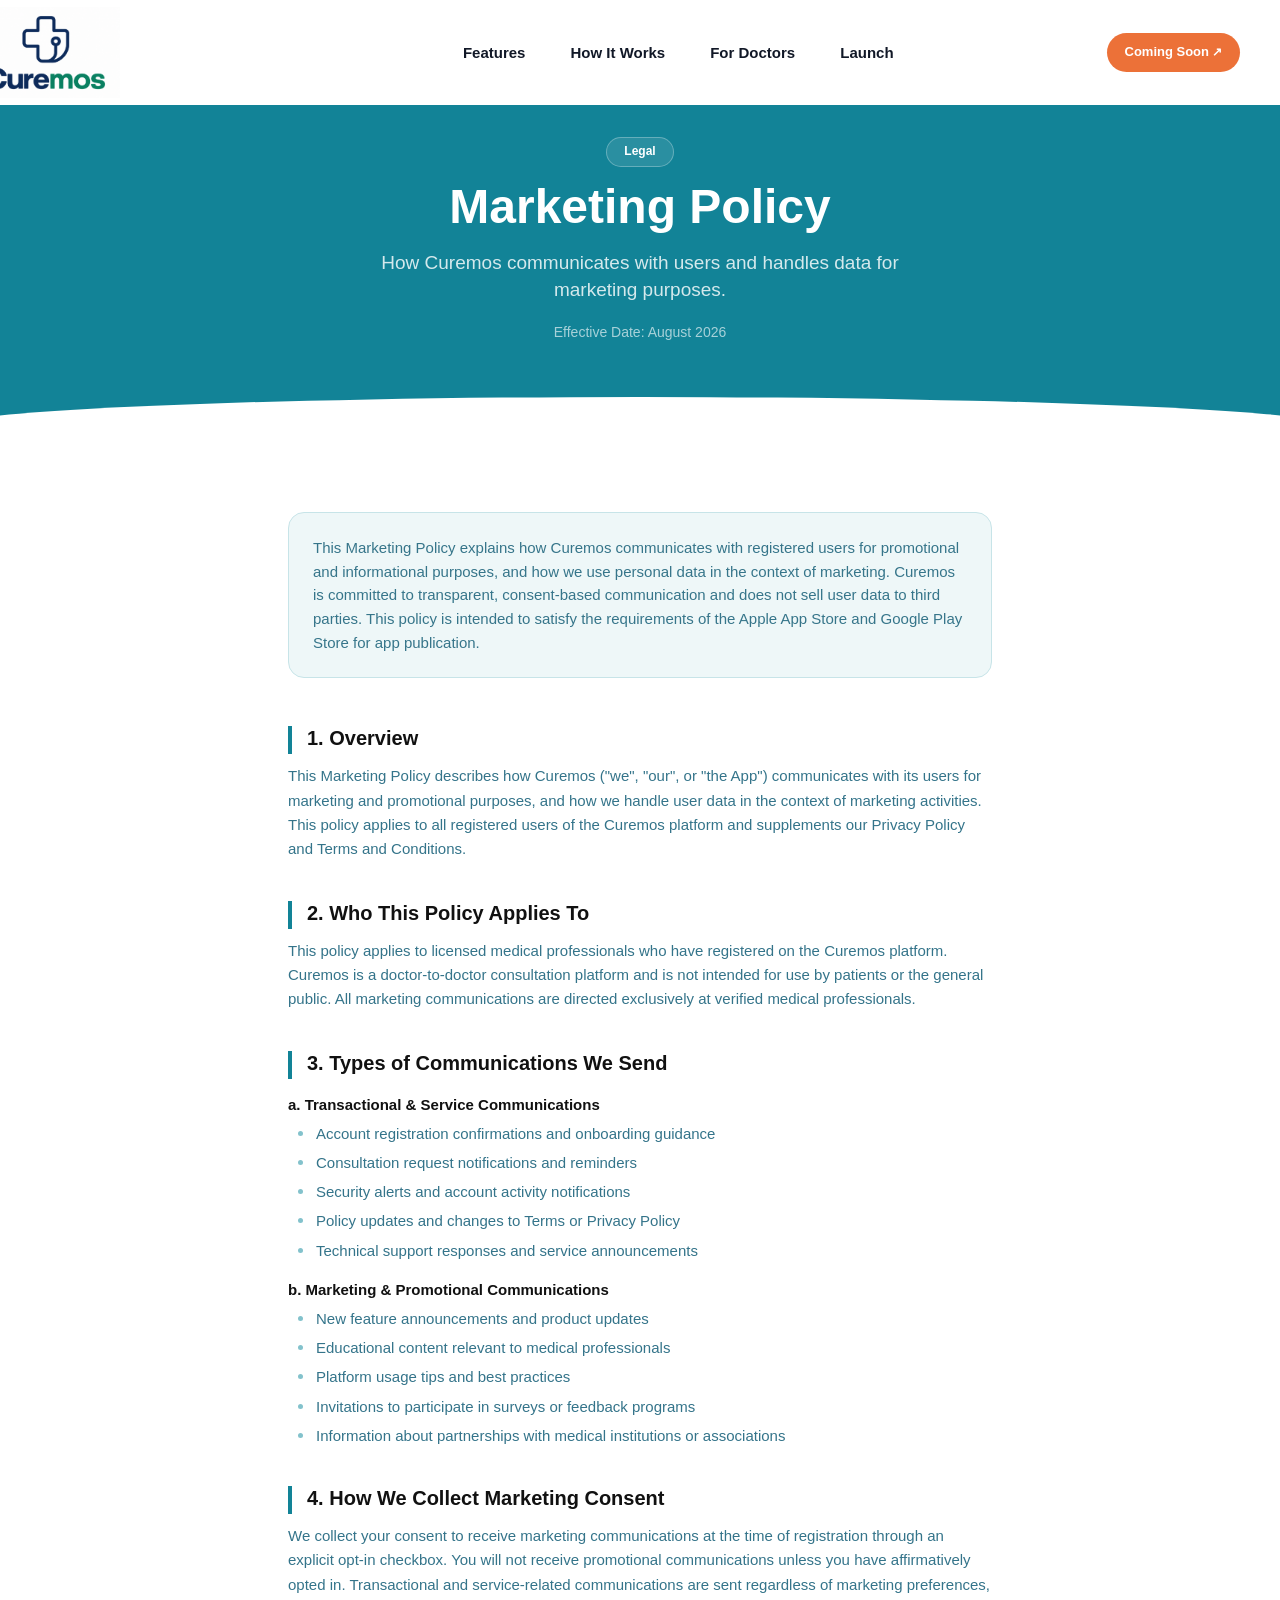
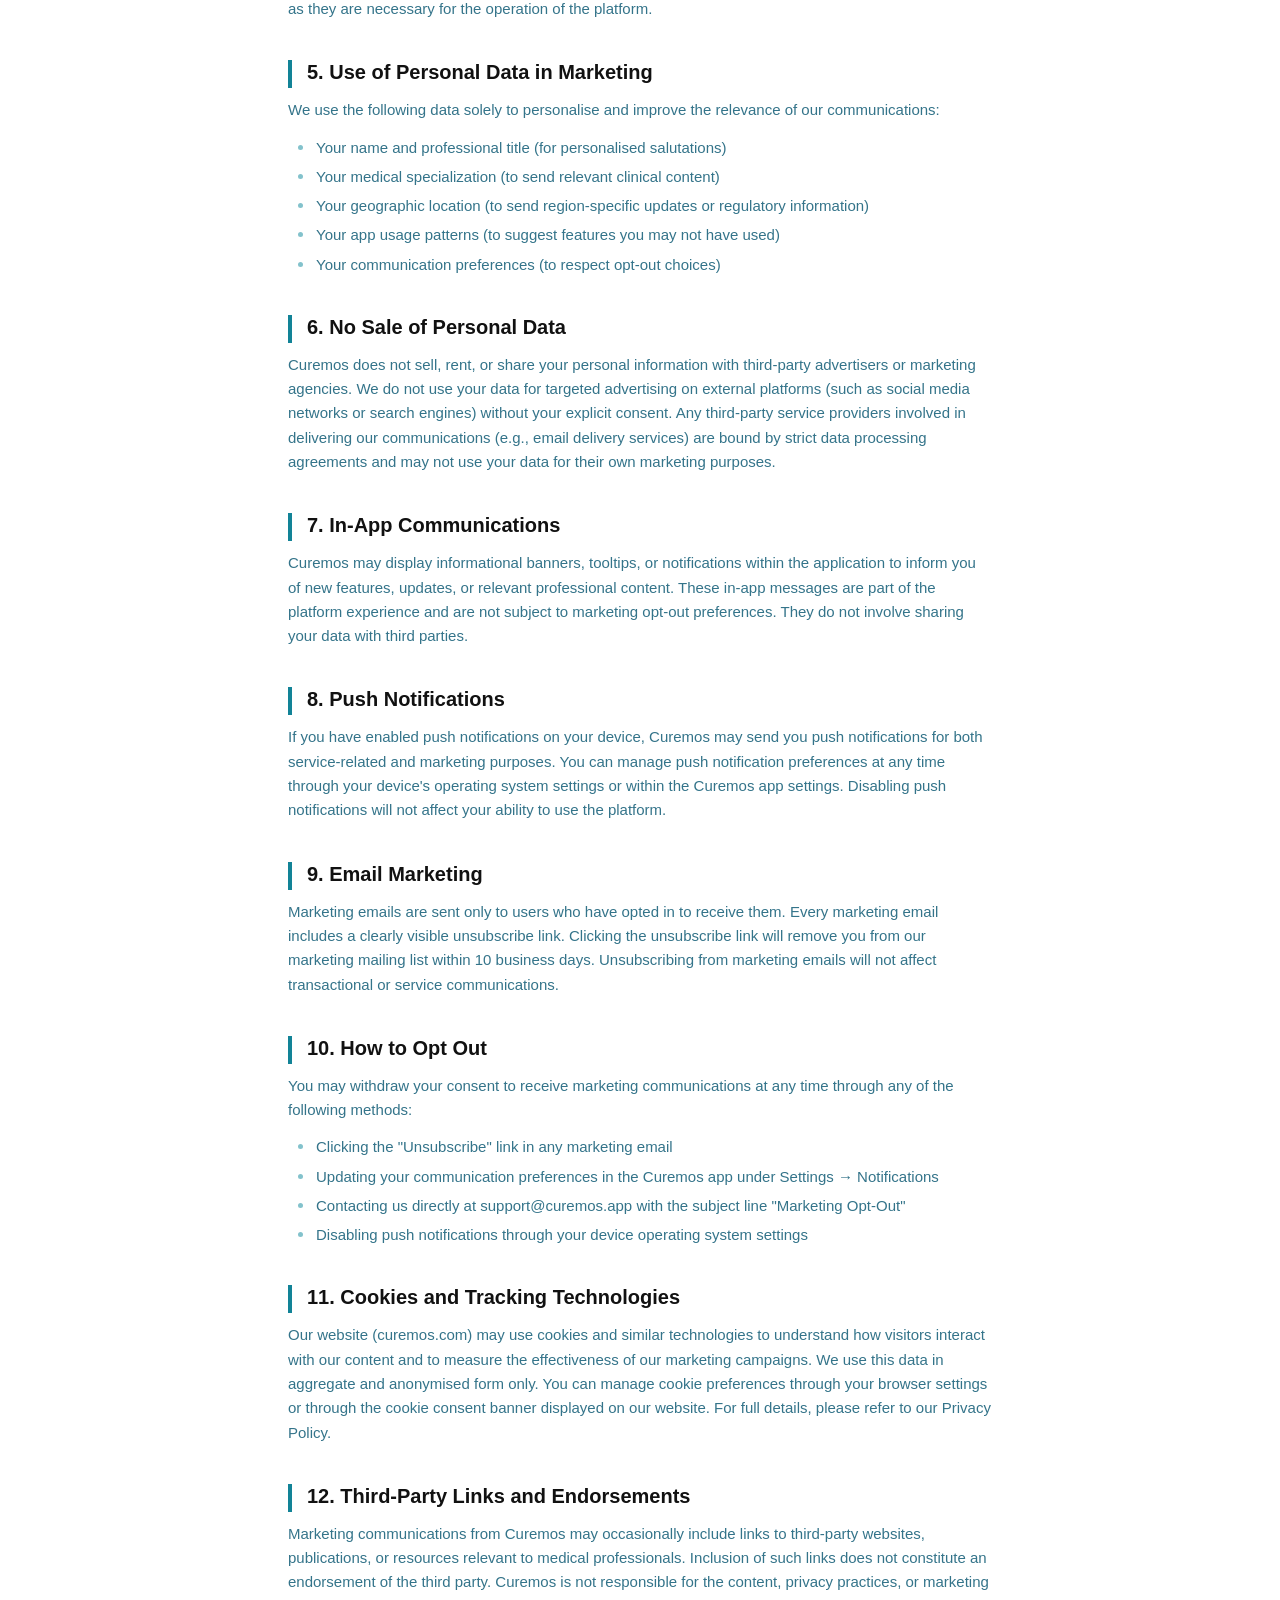
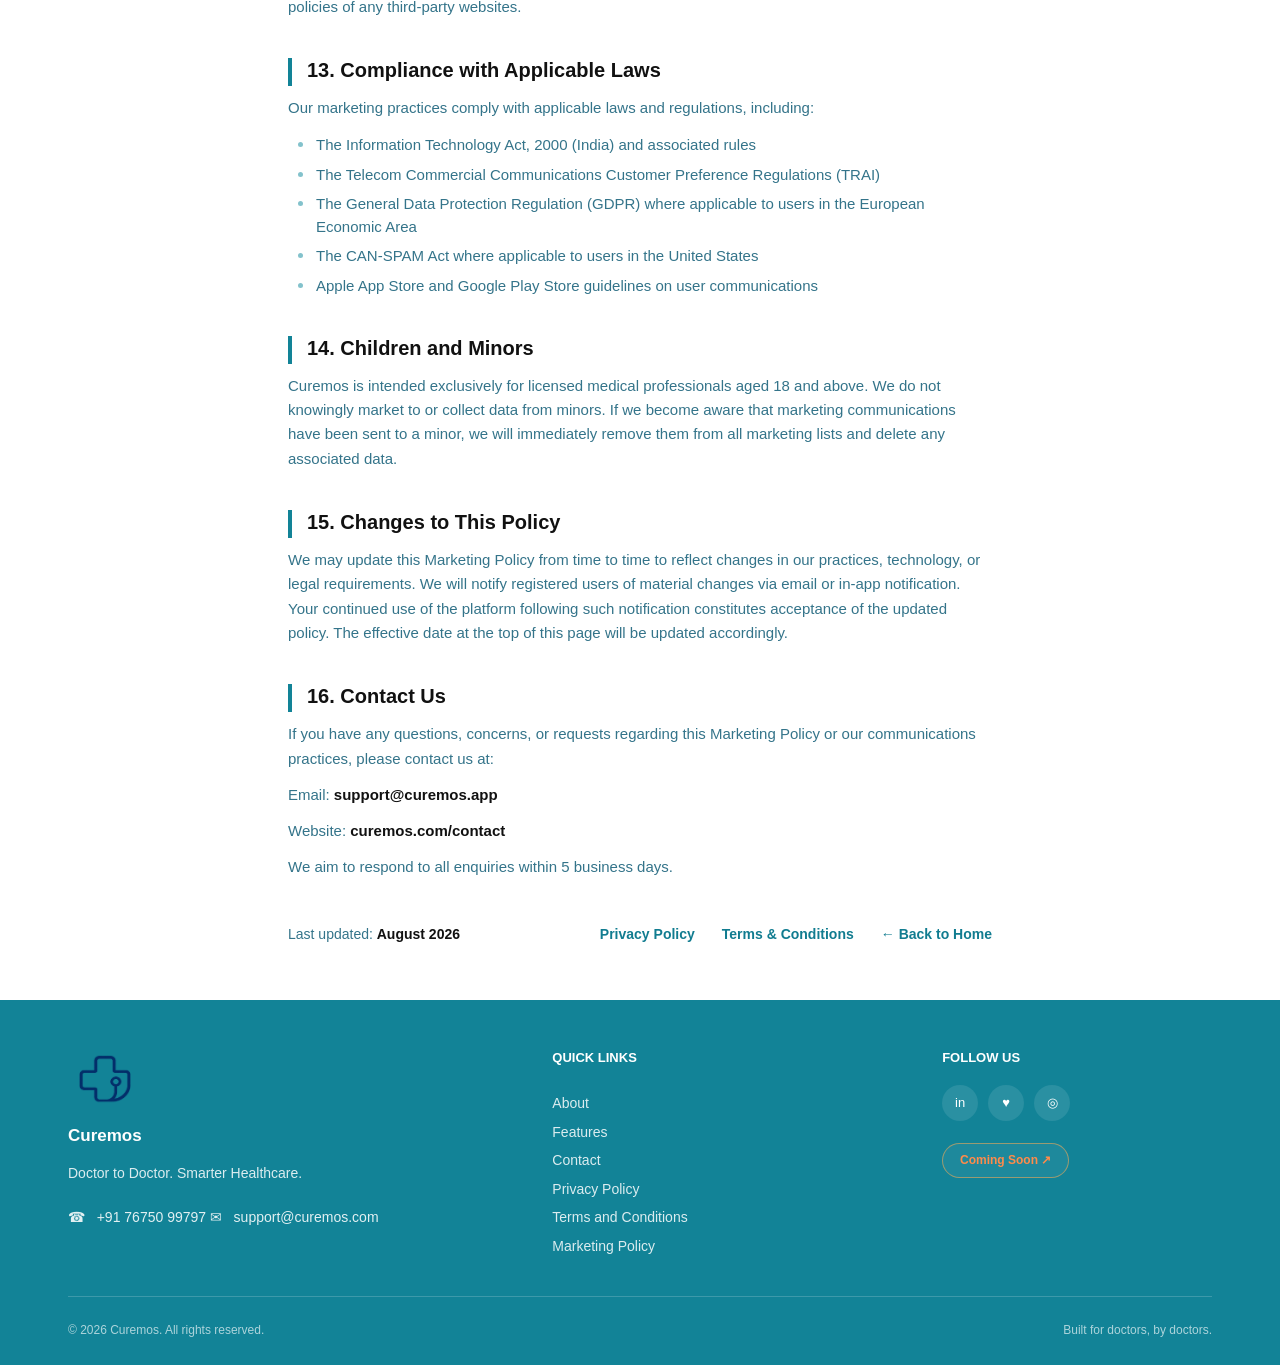
==== marketing-policy.html @ 8523b3c6 "initial commit - curemos website" ====
<!DOCTYPE html>
<html lang="en">
<head>
    <meta charset="UTF-8">
    <meta name="viewport" content="width=device-width, initial-scale=1.0">

    <title>Marketing Policy — Curemos</title>

    <link rel="stylesheet" href="css/style.css">

    <style>

        * {
            margin: 0;
            padding: 0;
            box-sizing: border-box;
        }

        html {
            scroll-behavior: smooth;
        }

        body {
            font-family: Arial, Helvetica, sans-serif;
            color: #111827;
            background: #ffffff;
            line-height: 1.6;
        }


        /* =========================
           HERO
        ========================= */

        .policy-hero {
            height: 327px;
            background: #128397;

            position: relative;
            overflow: hidden;

            display: flex;
            justify-content: center;
            text-align: center;
        }

        .hero-content {
            padding-top: 32px;
            position: relative;
            z-index: 2;
        }

        .hero-label {
            display: inline-flex;
            align-items: center;
            justify-content: center;

            height: 30px;
            padding: 0 17px;

            border: 1px solid rgba(255, 255, 255, 0.28);
            background: rgba(255, 255, 255, 0.10);

            color: #ffffff;

            border-radius: 18px;

            font-size: 12px;
            font-weight: 600;

            margin-bottom: 14px;
        }

        .hero-content h1 {
            color: #ffffff;

            font-size: 48px;
            line-height: 1.1;
            font-weight: 700;

            margin-bottom: 15px;
        }

        .hero-subtitle {
            max-width: 570px;
            margin: 0 auto;

            color: rgba(255, 255, 255, 0.82);

            font-size: 19px;
            line-height: 1.45;
        }

        .effective-date {
            margin-top: 17px;

            color: rgba(255, 255, 255, 0.63);

            font-size: 14px;
            font-weight: 500;
        }


        /* =========================
           WAVE
        ========================= */

        .policy-hero::after {
            content: "";

            position: absolute;
            left: -5%;
            bottom: -35px;

            width: 110%;
            height: 70px;

            background: #ffffff;

            border-radius: 50% 50% 0 0 / 45% 45% 0 0;
        }


        /* =========================
           POLICY CONTENT
        ========================= */

        .policy-content {
            width: 704px;
            max-width: calc(100% - 40px);

            margin: 0 auto;

            padding-top: 80px;
            padding-bottom: 55px;
        }


        /* =========================
           INTRO BOX
        ========================= */

        .policy-intro {
            background: #eef7f8;

            border: 1px solid #c7e4e8;

            border-radius: 16px;

            padding: 23px 24px;

            margin-bottom: 47px;
        }

        .policy-intro p {
            color: #36758a;

            font-size: 15px;
            line-height: 1.58;
        }


        /* =========================
           POLICY SECTIONS
        ========================= */

        .policy-section {
            margin-bottom: 38px;
        }

        .policy-section h2 {
            position: relative;

            font-size: 20px;
            line-height: 1.35;

            font-weight: 700;

            color: #111111;

            padding-left: 19px;

            margin-bottom: 12px;
        }

        .policy-section h2::before {
            content: "";

            position: absolute;
            left: 0;
            top: 1px;

            width: 4px;
            height: 28px;

            background: #128397;
        }

        .policy-section h3 {
            color: #111111;

            font-size: 15px;
            line-height: 1.4;

            font-weight: 700;

            margin-top: 17px;
            margin-bottom: 6px;
        }

        .policy-section p {
            color: #34748a;

            font-size: 15px;
            line-height: 1.62;

            margin-bottom: 12px;
        }

        .policy-section ul {
            padding-left: 27px;
            margin: 0;
        }

        .policy-section li {
            color: #34748a;

            font-size: 15px;
            line-height: 1.55;

            margin-bottom: 5px;

            padding-left: 1px;
        }

        .policy-section li::marker {
            color: #83c2cc;
            font-size: 17px;
        }

        .policy-section strong {
            color: #111111;
        }


        /* =========================
           BOTTOM LINKS
        ========================= */

        .policy-bottom {
            display: flex;
            align-items: center;
            justify-content: space-between;

            padding-top: 5px;
            margin-top: 10px;

            color: #34748a;

            font-size: 14px;
        }

        .last-updated strong {
            color: #111111;
        }

        .policy-links {
            display: flex;
            align-items: center;
            gap: 27px;
        }

        .policy-links a {
            color: #117c90;

            text-decoration: none;

            font-weight: 700;
            font-size: 14px;
        }

        .policy-links a:hover {
            text-decoration: underline;
        }


        /* =========================
           RESPONSIVE
        ========================= */

        @media (max-width: 700px) {

            .policy-hero {
                height: 330px;
            }

            .hero-content {
                padding: 30px 20px 0;
            }

            .hero-content h1 {
                font-size: 38px;
            }

            .hero-subtitle {
                font-size: 17px;
            }

            .policy-content {
                width: auto;

                max-width: calc(100% - 30px);

                padding-top: 65px;
            }

            .policy-intro {
                padding: 20px;

                margin-bottom: 38px;
            }

            .policy-section {
                margin-bottom: 34px;
            }

            .policy-section h2 {
                font-size: 18px;
            }

            .policy-section p,
            .policy-section li,
            .policy-intro p {
                font-size: 14px;
            }

            .policy-bottom {
                flex-direction: column;

                align-items: flex-start;

                gap: 15px;
            }

            .policy-links {
                gap: 18px;

                flex-wrap: wrap;
            }
        }

    </style>
</head>


<body>


    <!-- =========================
         SHARED HEADER
    ========================== -->

    <div id="shared-header"></div>


    <!-- =========================
         HERO
    ========================== -->

    <section class="policy-hero">

        <div class="hero-content">

            <div class="hero-label">
                Legal
            </div>

            <h1>
                Marketing Policy
            </h1>

            <p class="hero-subtitle">
                How Curemos communicates with users and handles data for
                marketing purposes.
            </p>

            <p class="effective-date">
                Effective Date: August 2026
            </p>

        </div>

    </section>


    <!-- =========================
         MARKETING POLICY
    ========================== -->

    <main class="policy-content">


        <!-- INTRO -->

        <div class="policy-intro">

            <p>
                This Marketing Policy explains how Curemos communicates with
                registered users for promotional and informational purposes,
                and how we use personal data in the context of marketing.
                Curemos is committed to transparent, consent-based
                communication and does not sell user data to third parties.
                This policy is intended to satisfy the requirements of the
                Apple App Store and Google Play Store for app publication.
            </p>

        </div>


        <!-- 1 -->

        <section class="policy-section">

            <h2>
                1. Overview
            </h2>

            <p>
                This Marketing Policy describes how Curemos ("we", "our", or
                "the App") communicates with its users for marketing and
                promotional purposes, and how we handle user data in the
                context of marketing activities. This policy applies to all
                registered users of the Curemos platform and supplements our
                Privacy Policy and Terms and Conditions.
            </p>

        </section>


        <!-- 2 -->

        <section class="policy-section">

            <h2>
                2. Who This Policy Applies To
            </h2>

            <p>
                This policy applies to licensed medical professionals who have
                registered on the Curemos platform. Curemos is a doctor-to-doctor
                consultation platform and is not intended for use by patients
                or the general public. All marketing communications are
                directed exclusively at verified medical professionals.
            </p>

        </section>


        <!-- 3 -->

        <section class="policy-section">

            <h2>
                3. Types of Communications We Send
            </h2>

            <h3>
                a. Transactional &amp; Service Communications
            </h3>

            <ul>

                <li>
                    Account registration confirmations and onboarding guidance
                </li>

                <li>
                    Consultation request notifications and reminders
                </li>

                <li>
                    Security alerts and account activity notifications
                </li>

                <li>
                    Policy updates and changes to Terms or Privacy Policy
                </li>

                <li>
                    Technical support responses and service announcements
                </li>

            </ul>


            <h3>
                b. Marketing &amp; Promotional Communications
            </h3>

            <ul>

                <li>
                    New feature announcements and product updates
                </li>

                <li>
                    Educational content relevant to medical professionals
                </li>

                <li>
                    Platform usage tips and best practices
                </li>

                <li>
                    Invitations to participate in surveys or feedback programs
                </li>

                <li>
                    Information about partnerships with medical institutions
                    or associations
                </li>

            </ul>

        </section>


        <!-- 4 -->

        <section class="policy-section">

            <h2>
                4. How We Collect Marketing Consent
            </h2>

            <p>
                We collect your consent to receive marketing communications
                at the time of registration through an explicit opt-in
                checkbox. You will not receive promotional communications
                unless you have affirmatively opted in. Transactional and
                service-related communications are sent regardless of
                marketing preferences, as they are necessary for
                the operation of the platform.
            </p>

        </section>


        <!-- 5 -->

        <section class="policy-section">

            <h2>
                5. Use of Personal Data in Marketing
            </h2>

            <p>
                We use the following data solely to personalise and improve
                the relevance of our communications:
            </p>

            <ul>

                <li>
                    Your name and professional title
                    (for personalised salutations)
                </li>

                <li>
                    Your medical specialization
                    (to send relevant clinical content)
                </li>

                <li>
                    Your geographic location
                    (to send region-specific updates or regulatory information)
                </li>

                <li>
                    Your app usage patterns
                    (to suggest features you may not have used)
                </li>

                <li>
                    Your communication preferences
                    (to respect opt-out choices)
                </li>

            </ul>

        </section>


        <!-- 6 -->

        <section class="policy-section">

            <h2>
                6. No Sale of Personal Data
            </h2>

            <p>
                Curemos does not sell, rent, or share your personal information
                with third-party advertisers or marketing agencies. We do not
                use your data for targeted advertising on external platforms
                (such as social media networks or search engines) without your
                explicit consent. Any third-party service providers involved
                in delivering our communications (e.g., email delivery
                services) are bound by strict data processing agreements and
                may not use your data for their own marketing purposes.
            </p>

        </section>


        <!-- 7 -->

        <section class="policy-section">

            <h2>
                7. In-App Communications
            </h2>

            <p>
                Curemos may display informational banners, tooltips, or
                notifications within the application to inform you of new
                features, updates, or relevant professional content. These
                in-app messages are part of the platform experience and are
                not subject to marketing opt-out preferences. They do not
                involve sharing your data with third parties.
            </p>

        </section>


        <!-- 8 -->

        <section class="policy-section">

            <h2>
                8. Push Notifications
            </h2>

            <p>
                If you have enabled push notifications on your device, Curemos
                may send you push notifications for both service-related and
                marketing purposes. You can manage push notification
                preferences at any time through your device's operating
                system settings or within the Curemos app settings.
                Disabling push notifications will not affect your ability
                to use the platform.
            </p>

        </section>


        <!-- 9 -->

        <section class="policy-section">

            <h2>
                9. Email Marketing
            </h2>

            <p>
                Marketing emails are sent only to users who have opted in to
                receive them. Every marketing email includes a clearly visible
                unsubscribe link. Clicking the unsubscribe link will remove
                you from our marketing mailing list within 10 business days.
                Unsubscribing from marketing emails will not affect
                transactional or service communications.
            </p>

        </section>


        <!-- 10 -->

        <section class="policy-section">

            <h2>
                10. How to Opt Out
            </h2>

            <p>
                You may withdraw your consent to receive marketing
                communications at any time through any of the following
                methods:
            </p>

            <ul>

                <li>
                    Clicking the "Unsubscribe" link in any marketing email
                </li>

                <li>
                    Updating your communication preferences in the Curemos
                    app under Settings → Notifications
                </li>

                <li>
                    Contacting us directly at support@curemos.app with the
                    subject line "Marketing Opt-Out"
                </li>

                <li>
                    Disabling push notifications through your device operating
                    system settings
                </li>

            </ul>

        </section>


        <!-- 11 -->

        <section class="policy-section">

            <h2>
                11. Cookies and Tracking Technologies
            </h2>

            <p>
                Our website (curemos.com) may use cookies and similar
                technologies to understand how visitors interact with our
                content and to measure the effectiveness of our marketing
                campaigns. We use this data in aggregate and anonymised form
                only. You can manage cookie preferences through your browser
                settings or through the cookie consent banner displayed on
                our website. For full details, please refer to our Privacy
                Policy.
            </p>

        </section>


        <!-- 12 -->

        <section class="policy-section">

            <h2>
                12. Third-Party Links and Endorsements
            </h2>

            <p>
                Marketing communications from Curemos may occasionally include
                links to third-party websites, publications, or resources
                relevant to medical professionals. Inclusion of such links
                does not constitute an endorsement of the third party.
                Curemos is not responsible for the content, privacy practices,
                or marketing policies of any third-party websites.
            </p>

        </section>


        <!-- 13 -->

        <section class="policy-section">

            <h2>
                13. Compliance with Applicable Laws
            </h2>

            <p>
                Our marketing practices comply with applicable laws and
                regulations, including:
            </p>

            <ul>

                <li>
                    The Information Technology Act, 2000 (India) and
                    associated rules
                </li>

                <li>
                    The Telecom Commercial Communications Customer Preference
                    Regulations (TRAI)
                </li>

                <li>
                    The General Data Protection Regulation (GDPR) where
                    applicable to users in the European Economic Area
                </li>

                <li>
                    The CAN-SPAM Act where applicable to users in the
                    United States
                </li>

                <li>
                    Apple App Store and Google Play Store guidelines on
                    user communications
                </li>

            </ul>

        </section>


        <!-- 14 -->

        <section class="policy-section">

            <h2>
                14. Children and Minors
            </h2>

            <p>
                Curemos is intended exclusively for licensed medical
                professionals aged 18 and above. We do not knowingly market
                to or collect data from minors. If we become aware that
                marketing communications have been sent to a minor, we will
                immediately remove them from all marketing lists and delete
                any associated data.
            </p>

        </section>


        <!-- 15 -->

        <section class="policy-section">

            <h2>
                15. Changes to This Policy
            </h2>

            <p>
                We may update this Marketing Policy from time to time to
                reflect changes in our practices, technology, or legal
                requirements. We will notify registered users of material
                changes via email or in-app notification. Your continued use
                of the platform following such notification constitutes
                acceptance of the updated policy. The effective date at the
                top of this page will be updated accordingly.
            </p>

        </section>


        <!-- 16 -->

        <section class="policy-section">

            <h2>
                16. Contact Us
            </h2>

            <p>
                If you have any questions, concerns, or requests regarding
                this Marketing Policy or our communications practices, please
                contact us at:
            </p>

            <p>
                Email: <strong>support@curemos.app</strong>
            </p>

            <p>
                Website:
                <strong>curemos.com/contact</strong>
            </p>

            <p>
                We aim to respond to all enquiries within 5 business days.
            </p>

        </section>


        <!-- =========================
             BOTTOM NAVIGATION
        ========================== -->

        <div class="policy-bottom">

            <div class="last-updated">
                Last updated:
                <strong>August 2026</strong>
            </div>

            <div class="policy-links">

                <a href="privacy.html">
                    Privacy Policy
                </a>

                <a href="terms.html">
                    Terms &amp; Conditions
                </a>

                <a href="index.html">
                    ← Back to Home
                </a>

            </div>

        </div>


    </main>


    <!-- =========================
         SHARED FOOTER
    ========================== -->

    <div id="shared-footer"></div>


    <!-- =========================
         LOAD SHARED COMPONENTS
    ========================== -->

    <script>

        fetch("components/header.html")
            .then(response => response.text())
            .then(data => {
                document.getElementById("shared-header").innerHTML = data;
            });


        fetch("components/footer.html")
            .then(response => response.text())
            .then(data => {
                document.getElementById("shared-footer").innerHTML = data;
            });

    </script>


</body>
</html>
---- css/style.css ----
:root{
  --teal:#0A7B8F;
  --teal-dark:#064753;
  --light:#EEF5F6;
  --orange:#E8723B;
  --orange-dark:#DC6631;
  --text:#0A0A0A;
  --body:#2D6C7D;
  --white:#FFFFFF;
  --border:#CFE4E8;
}
*{box-sizing:border-box}
html{scroll-behavior:smooth}
body{margin:0;font-family:"Inter",Arial,sans-serif;color:var(--text);background:#fff}
a{text-decoration:none;color:inherit}

.container{max-width:972px;margin:0 auto}
.teal-section{background:linear-gradient(106deg,var(--teal) 0%,var(--teal) 46%,#0A7283 72%,var(--teal-dark) 100%);color:#fff;position:relative;overflow:hidden}
.hero{min-height:520px}
.hero-grid{min-height:520px;display:grid;grid-template-columns:1.25fr .75fr;align-items:center}
.hero-copy{padding-left:99px;padding-top:6px;position:relative;z-index:2}
.pill{display:inline-flex;align-items:center;gap:6px;border-radius:18px;font-size:11px;font-weight:700;padding:7px 14px}
.pill-orange{background:var(--orange);color:#fff}
.dot{width:6px;height:6px;border-radius:50%;background:#d8a06f;display:inline-block}
.hero h1{font-size:57px;line-height:1;margin:23px 0 10px;font-weight:800;letter-spacing:-2px}
.hero h2{font-size:19px;line-height:1.3;margin:0 0 21px;font-weight:700}
.hero p{font-size:15px;line-height:1.55;color:#bfe0e6;max-width:365px;margin:0}
.store-row{display:flex;gap:14px;margin-top:25px}
.store-btn{height:45px;min-width:130px;border:1px solid rgba(255,255,255,.30);border-radius:9px;display:flex;align-items:center;gap:8px;padding:5px 11px;position:relative;background:rgba(255,255,255,.06)}
.store-icon{font-size:20px;color:#fff}
.store-icon.play{font-size:17px}
.store-btn small,.store-btn strong{display:block;line-height:1}
.store-btn small{font-size:7px;color:#d7ebee}
.store-btn strong{font-size:13px}
.mini-soon{position:absolute;right:-6px;top:-8px;background:var(--orange);border-radius:10px;padding:3px 7px;font-size:7px}
.early-access{font-size:12px!important;max-width:none!important;margin-top:25px!important;color:#c5e2e7!important}
.early-access strong{color:#fff}
.hero-visual{display:flex;justify-content:flex-start;align-items:center;padding-left:24px;padding-top:8px}
.hero-visual img{width: 120px;;border-radius: 35px;height: 600px;;display:block}
.wave{position:absolute;left:-3%;width:106%;height:46px;background:#fff;z-index:1}
.wave-bottom{bottom:-1px;clip-path:ellipse(54% 70% at 49% 100%)}

.section-white{background:#fff}
.about{min-height:520px;padding:22px 0 25px}
.two-col{display:grid;grid-template-columns:1.25fr .75fr;align-items:center;min-height:470px}
.about-copy{padding-left:0}
.eyebrow{font-size:12px;font-weight:800;letter-spacing:.7px;color:var(--orange);margin-bottom:9px}
.about h2{font-size:39px;line-height:.98;letter-spacing:.2px;margin:0 0 23px;font-weight:800}
.about-copy p{max-width:480px;font-size:15px;line-height:1.58;color:#2f7183;margin:0 0 19px}
.checks{list-style:none;padding:0;margin:25px 0 0}
.checks li{font-size:11px;font-weight:600;margin:11px 0;display:flex;align-items:center;gap:10px}
.checks span{width:14px;height:14px;border:1.5px solid #0997b2;border-radius:50%;display:inline-flex;align-items:center;justify-content:center;color:#087c92;font-size:9px}
.about-visual{display:flex;justify-content:flex-end;padding-right:1px}
.about-visual img {
    width: 480px;
    height: auto;
    display: block;
}

.section-light{background:var(--light)}
.process{padding:17px 0 102px}
.section-heading{text-align:center;padding:0 0 64px}
.section-heading .eyebrow{margin-bottom:8px}
.section-heading h2{font-size:38px;line-height:1.15;margin:0 0 14px;font-weight:800;letter-spacing:.1px}
.section-heading p{font-size:15px;color:#568b99;margin:0}
.step{border-radius:19px;overflow:hidden}
.step-one{min-height:420px;background:linear-gradient(105deg,#0A7B8F,#064D5A);display:grid;grid-template-columns:1.2fr .8fr;color:#fff}
.step-copy{padding:52px 0 40px 46px}
.step-label{font-size:11px;font-weight:700;letter-spacing:1px;color:#8fcbd5;display:flex;align-items:center;gap:9px}
.step-icon{width:32px;height:32px;border-radius:9px;background:rgba(255,255,255,.12);display:inline-flex;align-items:center;justify-content:center;color:#fff}
.step-one h3{font-size:39px;line-height:.98;margin:21px 0 15px;font-weight:800;letter-spacing:-.5px}
.step-one p{max-width:360px;color:#bfe1e6;font-size:15px;line-height:1.55;margin:0}
.chips{display:flex;flex-wrap:wrap;gap:7px;margin-top:25px}
.chips span{font-size:10px;font-weight:700;border:1px solid rgba(255,255,255,.28);background:rgba(255,255,255,.06);border-radius:14px;padding:6px 10px}
.step-visual{display:flex;justify-content:center;align-items:flex-end;padding-right:25px}
.step-visual img{width:210px;height:auto;display:block}
.step-pair{display:grid;grid-template-columns:1fr 1fr;gap:25px;margin-top:25px}
.step-card{height:280px;border-radius:19px;padding:37px 33px 28px;position:relative;overflow:hidden}
.step-card .number{position:absolute;right:22px;top:21px;font-size:52px;font-weight:800;opacity:.07}
.step-card .card-icon{width:38px;height:38px;border-radius:10px;display:flex;align-items:center;justify-content:center;margin-bottom:22px}
.step-card h3{font-size:19px;margin:0 0 12px;font-weight:800}
.step-card p{font-size:13px;line-height:1.5;margin:0;max-width:430px}
.care{background:#fff;border:1px solid #c7e1e5;color:#111}
.care .card-icon{background:#edf5f6;color:#0088a0}
.care p{color:#2e7080}
.cure{background:linear-gradient(135deg,#EC7439,#D75B23);color:#fff}
.cure .card-icon{background:rgba(255,255,255,.18)}
.cure p{color:#fff}
.mini-chips{position:absolute;left:33px;bottom:30px;display:flex;gap:6px}
.mini-chips span{border:1px solid #b8dce2;background:#f7fbfc;border-radius:15px;padding:6px 10px;font-size:9px;font-weight:700;color:#447986}
.outcome{position:absolute;left:33px;right:33px;bottom:31px;border:1px solid rgba(255,255,255,.30);border-radius:13px;padding:9px 13px;font-size:10px;font-weight:700;background:rgba(255,255,255,.08)}

.placeholder-next{padding:80px 0;background:#fff;text-align:center}
.placeholder-next span{color:var(--orange);font-size:11px;font-weight:800;letter-spacing:1px}
.placeholder-next h2{font-size:28px}

.launch-page{min-height:490px;display:flex;justify-content:center;text-align:center}
.launch-inner{padding-top:50px;position:relative;z-index:2}
.launch-page h1{font-size:39px;margin:20px 0 12px;font-weight:800}
.launch-page p{font-size:15px;line-height:1.5;color:#bde0e6;margin:0}
.big-coming{margin:40px auto 45px;width:228px;height:61px;border:1px solid rgba(255,255,255,.28);border-radius:13px;background:rgba(255,255,255,.08);display:flex;align-items:center;justify-content:space-evenly;font-size:20px;font-weight:800}
.big-coming span{color:#c78662;font-size:23px}
.notify-label{display:block;font-size:11px;font-weight:700;margin-bottom:9px}
.notify-form{display:flex;justify-content:center;gap:10px}
.notify-form input{width:283px;height:41px;border:1px solid rgba(255,255,255,.30);border-radius:9px;background:rgba(255,255,255,.06);padding:0 16px;color:#fff;outline:none;font-family:inherit}
.notify-form input::placeholder{color:#8bc0c9}
.notify-form button{height:41px;border:0;border-radius:9px;background:var(--orange);color:#fff;padding:0 17px;font-weight:800;font-family:inherit}
.spam-note{display:block;color:#80b5be;font-size:9px;margin-top:10px}

@media(max-width:900px){
  .nav-shell{padding:0 24px}
  .main-nav{margin-left:0;gap:16px}
  .container{padding-left:24px;padding-right:24px}
  .hero-copy{padding-left:25px}
}
@media(max-width:700px){
  .site-header{height:auto;min-height:72px}
  .nav-shell{padding:10px 18px;flex-wrap:wrap;gap:8px}
  .brand{width:90px;height:55px}.brand img{width:90px}
  .main-nav{order:3;width:100%;justify-content:center;padding-bottom:5px;font-size:10px}
  .coming-btn{font-size:9px;padding:6px 11px}
  .hero{min-height:auto;padding-bottom:60px}
  .hero-grid,.two-col,.step-one,.step-pair{grid-template-columns:1fr}
  .hero-grid{min-height:auto}
  .hero-copy{padding:45px 24px 0}
  .hero h1{font-size:49px}
  .hero h2{font-size:18px}
  .hero-visual{justify-content:center;padding:35px 0 0}
  .about{padding-top:55px}
  .two-col{gap:40px}
  .about h2{font-size:34px}
  .about-visual{justify-content:center;padding:0}
  .about-visual img{width:min(360px,100%);height:auto}
  .section-heading{padding-bottom:35px}
  .section-heading h2{font-size:30px}
  .step-copy{padding:40px 28px}
  .step-one h3{font-size:34px}
  .step-visual{padding:0 0 0}
  .step-visual img{width:190px}
  .step-card{height:300px}
  .launch-inner{padding:50px 20px}
  .launch-page h1{font-size:32px}
  .notify-form{flex-direction:column;align-items:center}
  .notify-form input{width:min(283px,90vw)}
}

/* =========================================================
   FINAL REFERENCE SECTIONS — based on the supplied 67% screenshots
   ========================================================= */

:root{
  --teal:#0B8192;
  --teal-dark:#075563;
  --light:#EEF6F7;
  --orange:#EC7138;
  --body:#3D7B8B;
}

/* The reference screenshots were captured at 67% browser zoom.
   These desktop dimensions correspond to the site's ~1200px content grid. */
@media(min-width:901px){

  .container{
    max-width:1200px;
  }

  .nav-shell{
    max-width:1200px;
    height:100%;
    margin:0 auto;
    display:flex;
    align-items:center;
    justify-content:space-between;
  }

  .site-header{
    height:105px;
  }

  .brand{
    width:170px;
    height:130px;
    transform:translateX(-70px);
    display:flex;
    align-items:center;
    overflow:hidden;
  }

  .brand img{
    width:150px;
    height:auto;
    display:block;
  }

  .main-nav{
   display:flex;
    margin-left:180px;
    gap:45px;
    font-size:15px;
    font-weight:600;
    transform:translateX(-70px);
  }

  .coming-btn{
    padding:10px 22px;
    font-size:13px;
    border-radius:22px;
  }

}
  .main-nav a{
    transition:opacity .2s;
  }

  .main-nav a:hover{
    opacity:.65;
  }

  .coming-btn{
    display:inline-flex;
    align-items:center;
    justify-content:center;
    background:var(--orange);
    color:#fff;
    border-radius:20px;
    padding:9px 18px;
    font-size:13px;
    font-weight:700;
  }

  .coming-btn span{
    font-size:12px;
    margin-left:3px;
  }

  .hero-grid{min-height:775px}
  .hero{min-height:775px}
  .hero-copy{padding-left:26px}
  .hero h1{font-size:72px}
  .hero h2{font-size:28px}
  .hero p{font-size:19px;max-width:545px}
  .hero-visual img{width:328px}
  .store-btn{height:67px;min-width:194px;border-radius:13px}
  .store-btn strong{font-size:19px}
  .store-btn small{font-size:10px}
  .early-access{font-size:15px!important}

  .about{min-height:775px;padding:32px 0}
  .two-col{min-height:700px}
  .about h2{font-size:58px}
  .about-copy p{font-size:19px;max-width:610px}
  .checks li{font-size:14px}
  .about-visual img{width:540px;height:540px}

  .process{padding:25px 0 150px}
  .section-heading h2{font-size:56px}
  .section-heading p{font-size:19px}
  .step-one{min-height:625px}
  .step-copy{padding:78px 0 60px 68px}
  .step-one h3{font-size:58px}
  .step-one p{font-size:19px;max-width:540px}
  .step-visual img{width:315px}
  .step-card{height:418px;padding:55px 49px 40px}
  .step-card h3{font-size:29px}
  .step-card p{font-size:19px}
  .step-pair{gap:38px;margin-top:38px}


/* Features */
.features-section{
  background:#fff;
  padding:26px 0 118px;
}
.feature-heading{padding-bottom:77px}
.feature-heading h2{margin-bottom:16px}
.feature-grid{
  display:grid;
  grid-template-columns:390px 390px 390px;
  grid-template-rows:220px 218px;
  gap:30px 22px;
  width:1200px;
  margin:0 auto;
}
.feature-card{
  position:relative;
  overflow:hidden;
  border-radius:22px;
  background-position:center;
  background-size:cover;
  color:#fff;
  border:1px solid rgba(14,126,144,.25);
}
.feature-video{grid-column:1;grid-row:1 / span 2;background-image:url("../assets/features/feature-video.png");}
.feature-audio{grid-column:2;grid-row:1;background-image:url("../assets/features/feature-audio.png");}
.feature-chat{grid-column:2 / span 2;grid-row:2;background-image:url("../assets/features/feature-chat.png");}
.feature-schedule{grid-column:1 / span 2;grid-row:3;background-image:url("../assets/features/feature-schedule.png");}
.feature-specialization{grid-column:3;grid-row:3;background-image:url("../assets/features/feature-specialization.png");}
.feature-security{grid-column:1;grid-row:4;background-image:url("../assets/features/feature-security.png");}
.feature-grid{
  grid-template-rows:220px 218px 218px 218px;
}
.feature-overlay{
  position:absolute;inset:0;
  background:linear-gradient(to top,rgba(0,15,25,.80) 0%,rgba(0,15,25,.18) 70%,rgba(0,15,25,.05) 100%);
}
.feature-content{
  position:absolute;left:28px;right:25px;bottom:24px;
  z-index:1;
}
.feature-icon{
  width:38px;height:38px;border-radius:10px;
  background:rgba(255,255,255,.18);
  display:flex;align-items:center;justify-content:center;
  margin-bottom:14px;
  backdrop-filter:blur(4px);
}
.feature-icon img{width:18px;height:18px;filter:brightness(0) invert(1)}
.feature-content h3{margin:0 0 9px;font-size:18px;font-weight:800}
.feature-content p{margin:0;font-size:12px;line-height:1.45;color:#fff;max-width:470px}
.feature-video .feature-content{bottom:27px}
.feature-video .feature-icon{margin-bottom:15px}

/* For Doctors */
.doctors-section{
  background:var(--light);
  padding:45px 0 0;
  min-height:640px;
}
.doctors-heading{padding-bottom:52px}
.doctors-heading h2{margin:0;font-size:45px}
.doctor-grid{
  width:1200px;
  margin:0 auto;
  display:grid;
  grid-template-columns:1fr 1fr;
  gap:32px;
}
.doctor-card{
  border-radius:21px;
  overflow:hidden;
  border:1px solid #BBDDE2;
  min-height:570px;
}
.doctor-photo{
  height:255px;
  background-size:cover;
  background-position:center;
  position:relative;
}
.doctor-gp-photo{background-image:url("../assets/doctors/doctor-gp.png");background-size: cover;
    background-position: center;}
.doctor-specialist-photo{background-image:url("../assets/doctors/doctor-specialist.png");background-size: cover;
    background-position: center;}
.doctor-tag{
  position:absolute;top:16px;left:18px;
  background:rgba(255,255,255,.88);
  color:#18798A;border-radius:13px;padding:7px 12px;
  font-size:11px;font-weight:700;
}
.specialist-card .doctor-tag{color:#fff;background:rgba(7,91,103,.72)}
.doctor-body{padding:28px 32px 31px;background:#fff}
.specialist-card .doctor-body{background:#075E6B;color:#fff}
.doctor-eyebrow{font-size:11px;font-weight:800;letter-spacing:.65px;color:var(--orange);margin-bottom:11px}
.specialist-card .doctor-eyebrow{color:#A7D9DE}
.doctor-body h3{font-size:22px;margin:0 0 12px;font-weight:800}
.doctor-body p{font-size:14px;line-height:1.55;color:#347387;margin:0 0 22px}
.specialist-card .doctor-body p{color:#D0EAED}
.doctor-body ul{list-style:none;margin:0;padding:0}
.doctor-body li{font-size:12px;font-weight:600;margin:10px 0;display:flex;align-items:center;gap:10px}
.doctor-body li span{
  width:14px;height:14px;border:1px solid #0A94A8;border-radius:50%;
  display:inline-flex;align-items:center;justify-content:center;font-size:8px;
  color:#0A94A8;
}
.specialist-card .doctor-body li span{border-color:#8BD0D8;color:#8BD0D8}

/* Download / Launch */
.download-section{
  background:var(--light);
  padding:52px 0 88px;
  min-height:610px;
}
.download-heading{padding-bottom:47px}
.download-heading h2{font-size:45px;margin-bottom:12px}
.download-grid{
  width:800px;
  margin:0 auto;
  display:grid;
  grid-template-columns:430px 330px;
  align-items:center;
  gap:22px;
}
.phones{height:470px;position:relative;display:flex;align-items:flex-end;justify-content:center;gap:12px}
.phones img{display:block;object-fit:contain}
.android-phone{width:200px;height:400px}
.ios-phone{width:228px;height:455px}
.download-info{padding-top:20px}
.store-stack{display:flex;flex-direction:column;gap:10px;margin-bottom:28px}
.black-store{
  width:160px;height:53px;background:#050505;border-radius:9px;
  display:flex;align-items:center;gap:8px;color:#fff;padding:6px 11px;
  position:relative;
}
.store-symbol{font-size:20px}
.play-symbol{font-size:16px}
.black-store small,.black-store strong{display:block;line-height:1}
.black-store small{font-size:7px}
.black-store strong{font-size:13px}
.black-store b{
  position:absolute;right:-7px;top:-7px;
  background:var(--orange);border-radius:10px;padding:4px 8px;font-size:7px
}
.download-points{list-style:none;padding:0;margin:0}
.download-points li{font-size:12px;margin:13px 0;display:flex;gap:10px;align-items:center}
.download-points span{
  width:14px;height:14px;border:1px solid #008CA4;border-radius:50%;
  display:inline-flex;align-items:center;justify-content:center;font-size:8px;color:#008CA4
}

/* Footer */
/* =========================
   FOOTER
========================= */

.site-footer {
    background: #128397;
    color: #fff;
    padding: 48px 68px 24px;
}

.footer-grid {
    max-width: 1148px;
    margin: 0 auto;

    display: grid;
    grid-template-columns: 1.35fr 1fr 1fr;
    column-gap: 120px;

    align-items: start;
}

/* =========================
   LEFT COLUMN
========================= */

.footer-brand {
    display: flex;
    flex-direction: column;
    align-items: flex-start;
}

/* CUREMOS LOGO */

.footer-brand img {
    width: 74px;
    height: auto;
    display: block;
    margin-bottom: 12px;
}

/* CUREMOS NAME */

.footer-brand h3 {
    margin: 0 0 14px;
    font-size: 17px;
    font-weight: 700;
    color: #fff;
}

.footer-brand p {
    margin: 0 0 20px;

    font-size: 14px;
    line-height: 1.5;

    color: rgba(255, 255, 255, 0.85);
}

.footer-brand a {
    color: rgba(255, 255, 255, 0.88);
    text-decoration: none;

    font-size: 14px;
    line-height: 1.8;
}

.footer-brand a:hover {
    color: #fff;
}

/* =========================
   QUICK LINKS
========================= */

.footer-links {
    display: flex;
    flex-direction: column;
    gap: 9px;
}

.footer-links h4 {
    margin: 0 0 16px;

    font-size: 13px;
    font-weight: 700;

    color: #fff;
}

.footer-links a {
    color: rgba(255, 255, 255, 0.85);
    text-decoration: none;

    font-size: 14px;
    line-height: 1.4;
}

.footer-links a:hover {
    color: #fff;
}

/* =========================
   RIGHT COLUMN
========================= */

.footer-right {
    display: flex;
    flex-direction: column;
    align-items: flex-start;
}

.footer-title {
    margin: 0 0 16px;

    font-size: 13px;
    font-weight: 700;

    color: #fff;
}

/* SOCIAL ICONS */

.footer-social {
    display: flex;
    flex-direction: row;
    align-items: center;

    gap: 10px;

    margin: 0 0 22px;
}

.footer-social a {
    width: 36px;
    height: 36px;

    flex: 0 0 36px;

    border-radius: 50%;

    background: rgba(255, 255, 255, 0.10);

    display: inline-flex;
    align-items: center;
    justify-content: center;

    color: #fff;
    text-decoration: none;

    font-size: 13px;
}

.footer-social a:hover {
    background: rgba(255, 255, 255, 0.18);
}

/* =========================
   COMING SOON
========================= */

.footer-right .coming-btn {
    display: inline-flex;
    align-items: center;
    justify-content: center;

    width: 127px;
    height: 35px;

    box-sizing: border-box;

    padding: 0 16px;

    border-radius: 20px;

    border: 1px solid rgba(255, 170, 80, 0.55);

    background: rgba(255, 255, 255, 0.05);

    color: #ff8b4a;

    font-size: 12px;
    font-weight: 700;

    text-decoration: none;
}

/* =========================
   BOTTOM
========================= */

.footer-bottom {
    max-width: 1148px;

    margin: 40px auto 0;

    padding-top: 24px;

    border-top: 1px solid rgba(255, 255, 255, 0.18);

    display: flex;
    align-items: center;
    justify-content: space-between;
}

.footer-bottom p {
    margin: 0;

    font-size: 12px;

    color: rgba(255, 255, 255, 0.65);
}
/* Keep the standalone launch page visually compatible. */
.launch-page{min-height:620px}

/* Mobile */
@media(max-width:900px){
  .feature-grid,.doctor-grid,.footer-grid,.download-grid{width:auto;margin-left:24px;margin-right:24px}
  .feature-grid{display:grid;grid-template-columns:1fr 1fr;grid-template-rows:260px 180px 180px 180px}
  .feature-video{grid-column:1;grid-row:1 / span 2}
  .feature-audio{grid-column:2;grid-row:1}
  .feature-chat{grid-column:2;grid-row:2}
  .feature-schedule{grid-column:1 / span 2;grid-row:3}
  .feature-specialization{grid-column:2;grid-row:4}
  .feature-security{grid-column:1;grid-row:4}
  .doctor-grid{grid-template-columns:1fr}
  .download-grid{grid-template-columns:1fr}
  .footer-grid{grid-template-columns:1fr 1fr}
}
@media(max-width:700px){
  .features-section,.doctors-section,.download-section{padding-left:0;padding-right:0}
  .feature-heading h2,.doctors-heading h2,.download-heading h2{font-size:30px}
  .feature-heading p br{display:none}
  .feature-grid{grid-template-columns:1fr;grid-template-rows:300px repeat(5,220px)}
  .feature-video,.feature-audio,.feature-chat,.feature-schedule,.feature-specialization,.feature-security{
    grid-column:1;grid-row:auto
  }
  .doctor-grid{margin-left:18px;margin-right:18px}
  .doctor-photo{height:220px}
  .download-grid{margin-left:18px;margin-right:18px}
  .phones{height:410px}
  .android-phone{width:150px;height:320px}
  .ios-phone{width:175px;height:350px}
  .footer-grid{margin-left:24px;margin-right:24px;grid-template-columns:1fr}
  .footer-bottom{margin:0 24px;gap:15px;flex-direction:column;align-items:flex-start;justify-content:center;padding:15px 0}
}
/* =========================
   HOME PAGE ANIMATIONS
========================= */

/* IMAGE / CARD SHADOW */

.hero-visual img,
.feature-card,
.doctor-card,
.download-card,
.phones img {
    transition:
        transform 0.35s ease,
        box-shadow 0.35s ease;
}


/* HOVER EFFECT */

.hero-visual img:hover,
.feature-card:hover,
.doctor-card:hover,
.download-card:hover {
    transform: translateY(-8px);

    box-shadow:
        0 18px 40px rgba(0, 0, 0, 0.16);
}


/* FEATURE / DOCTOR IMAGES */

.feature-card,
.doctor-card {
    box-shadow:
        0 8px 24px rgba(0, 0, 0, 0.08);
}


/* HERO IMAGE */

.hero-visual img {
    box-shadow:
        0 15px 35px rgba(0, 0, 0, 0.14);
}


/* =========================
   SCROLL REVEAL
========================= */

.scroll-reveal {
    opacity: 0;
    transform: translateY(35px);

    transition:
        opacity 0.7s ease,
        transform 0.7s ease;
}

.scroll-reveal.show {
    opacity: 1;
    transform: translateY(0);
}


/* HEADING ANIMATION */

/* =========================================
   MODERN SECTION REVEAL
========================================= */

.section-heading h2,
.section-heading p {
    opacity: 0;
    transform: translateY(28px);

    transition:
        opacity 0.8s cubic-bezier(0.22, 1, 0.36, 1),
        transform 0.8s cubic-bezier(0.22, 1, 0.36, 1);
}

.section-heading.is-visible h2 {
    opacity: 1;
    transform: translateY(0);
}

.section-heading.is-visible p {
    opacity: 1;
    transform: translateY(0);

    transition-delay: 0.12s;
}


/* Small label */

.section-heading .eyebrow {
    opacity: 0;
    transform: translateY(15px);

    transition:
        opacity 0.6s ease,
        transform 0.6s ease;
}

.section-heading.is-visible .eyebrow {
    opacity: 1;
    transform: translateY(0);
}


/* ACCESSIBILITY */

@media (prefers-reduced-motion: reduce) {
    *,
    *::before,
    *::after {
        animation-duration: 0.01ms !important;
        animation-iteration-count: 1 !important;
        transition-duration: 0.01ms !important;
        scroll-behavior: auto !important;
    }
}
/* =========================================
   CARE / CURE CARDS
========================================= */

.step-card {
    position: relative;
    overflow: hidden;

    display: flex;
    flex-direction: column;

    box-shadow:
        0 8px 25px rgba(20, 70, 85, 0.08);

    transform:
        perspective(1000px)
        rotateX(var(--rx, 0deg))
        rotateY(var(--ry, 0deg))
        translate3d(var(--tx, 0px), var(--ty, 0px), 0);

    will-change: transform;

    transition:
        transform 0.18s cubic-bezier(0.22, 1, 0.36, 1),
        box-shadow 0.4s cubic-bezier(0.22, 1, 0.36, 1);
}


/* =========================================
   CARD HOVER
========================================= */

.step-card:hover {
    box-shadow:
        0 24px 55px rgba(18, 131, 151, 0.16);
}


/* =========================================
   SOFT LIGHT FOLLOWING CURSOR
========================================= */

.step-card::before {
    content: "";

    position: absolute;
    inset: 0;

    background:
        radial-gradient(
            circle at var(--mx, 50%) var(--my, 50%),
            rgba(255, 255, 255, 0.16),
            transparent 42%
        );

    opacity: 0;

    transition: opacity 0.4s ease;

    pointer-events: none;

    z-index: 1;
}

.step-card:hover::before {
    opacity: 1;
}


/* =========================================
   CARE / CURE CARDS
   ALIGNMENT + MODERN HOVER
========================================= */

.step-pair {
    display: grid;
    grid-template-columns: 1fr 1fr;
    gap: 32px;
    align-items: stretch;
}


/* =========================
   CARD
========================= */

.step-card {
    position: relative;
    overflow: hidden;

    min-height: 350px;
    box-sizing: border-box;

    padding: 46px 40px 40px;

    display: flex;
    flex-direction: column;

    border-radius: 20px;

    box-shadow:
        0 8px 24px rgba(18, 80, 95, 0.08);

    transform:
        perspective(1200px)
        rotateX(var(--rx, 0deg))
        rotateY(var(--ry, 0deg))
        translate3d(var(--tx, 0px), var(--ty, 0px), 0);

    will-change: transform;

    transition:
        transform 0.15s ease-out,
        box-shadow 0.4s ease;
}


/* =========================
   NUMBER
========================= */

.step-card .number {
    position: absolute;

    top: 22px;
    right: 28px;

    z-index: 2;

    font-size: 58px;
    line-height: 1;

    font-weight: 800;

    color: rgba(20, 70, 85, 0.08);

    pointer-events: none;
}


/* CURE NUMBER */

.step-card.cure .number {
    color: rgba(255, 255, 255, 0.12);
}


/* =========================
   ICON
========================= */

.step-card .card-icon {
    position: relative;
    z-index: 2;

    width: 38px;
    height: 38px;

    margin-bottom: 22px;

    border-radius: 10px;

    display: flex;
    align-items: center;
    justify-content: center;

    background: #edf6f7;

    color: #00869d;

    font-size: 15px;

    transition:
        transform 0.45s cubic-bezier(0.22, 1, 0.36, 1),
        box-shadow 0.45s ease;
}


/* CURE ICON */

.step-card.cure .card-icon {
    background: rgba(255, 255, 255, 0.16);
    color: #fff;
}


/* =========================
   HEADING
========================= */

.step-card h3 {
    position: relative;
    z-index: 2;

    margin: 0 0 14px;

    font-size: 27px;
    line-height: 1.15;

    font-weight: 800;
}


/* =========================
   PARAGRAPH
========================= */

.step-card p {
    position: relative;
    z-index: 2;

    margin: 0;

    max-width: 100%;

    font-size: 17px;
    line-height: 1.5;
}


/* =========================
   BOTTOM CHIPS
========================= */

.step-card .mini-chips {
    position: relative;
    z-index: 2;

    display: flex;
    flex-wrap: wrap;
    gap: 8px;

    margin-top: auto;
    padding-top: 25px;
}

.step-card .mini-chips span {
    display: inline-flex;
    align-items: center;

    min-height: 30px;

    padding: 0 13px;

    border-radius: 16px;

    border: 1px solid rgba(18, 131, 151, 0.25);

    background: rgba(18, 131, 151, 0.04);

    color: #17657a;

    font-size: 11px;
    font-weight: 600;
}


/* =========================
   CURE OUTCOME
========================= */

.step-card .outcome {
    position: relative;
    z-index: 2;

    display: flex;
    align-items: center;

    min-height: 42px;

    box-sizing: border-box;

    margin-top: auto;
    padding: 0 16px;

    border-radius: 13px;

    border: 1px solid rgba(255, 255, 255, 0.28);

    background: rgba(255, 255, 255, 0.04);

    color: #fff;

    font-size: 12px;
    font-weight: 700;
}


/* =========================
   HOVER
========================= */

.step-card:hover {
    box-shadow:
        0 24px 50px rgba(18, 80, 95, 0.16);
}

.step-card.cure:hover {
    box-shadow:
        0 24px 50px rgba(180, 75, 25, 0.20);
}


/* =========================
   CURSOR LIGHT
========================= */

.step-card::before {
    content: "";

    position: absolute;
    inset: 0;

    background:
        radial-gradient(
            circle 180px at var(--mx, 50%) var(--my, 50%),
            rgba(255, 255, 255, 0.13),
            transparent 70%
        );

    opacity: 0;

    transition: opacity 0.45s ease;

    pointer-events: none;

    z-index: 1;
}

.step-card:hover::before {
    opacity: 1;
}


/* =========================
   ICON HOVER
========================= */

.step-card:hover .card-icon {
    transform: translateY(-3px) scale(1.06);

    box-shadow:
        0 8px 20px rgba(18, 131, 151, 0.14);
}


/* =========================
   MOBILE
========================= */

@media (max-width: 900px) {

    .step-pair {
        grid-template-columns: 1fr;
    }

    .step-card {
        min-height: 350px;
    }

}

@media (max-width: 600px) {

    .step-card {
        padding: 38px 26px 30px;
    }

    .step-card .number {
        top: 20px;
        right: 22px;
        font-size: 48px;
    }

}
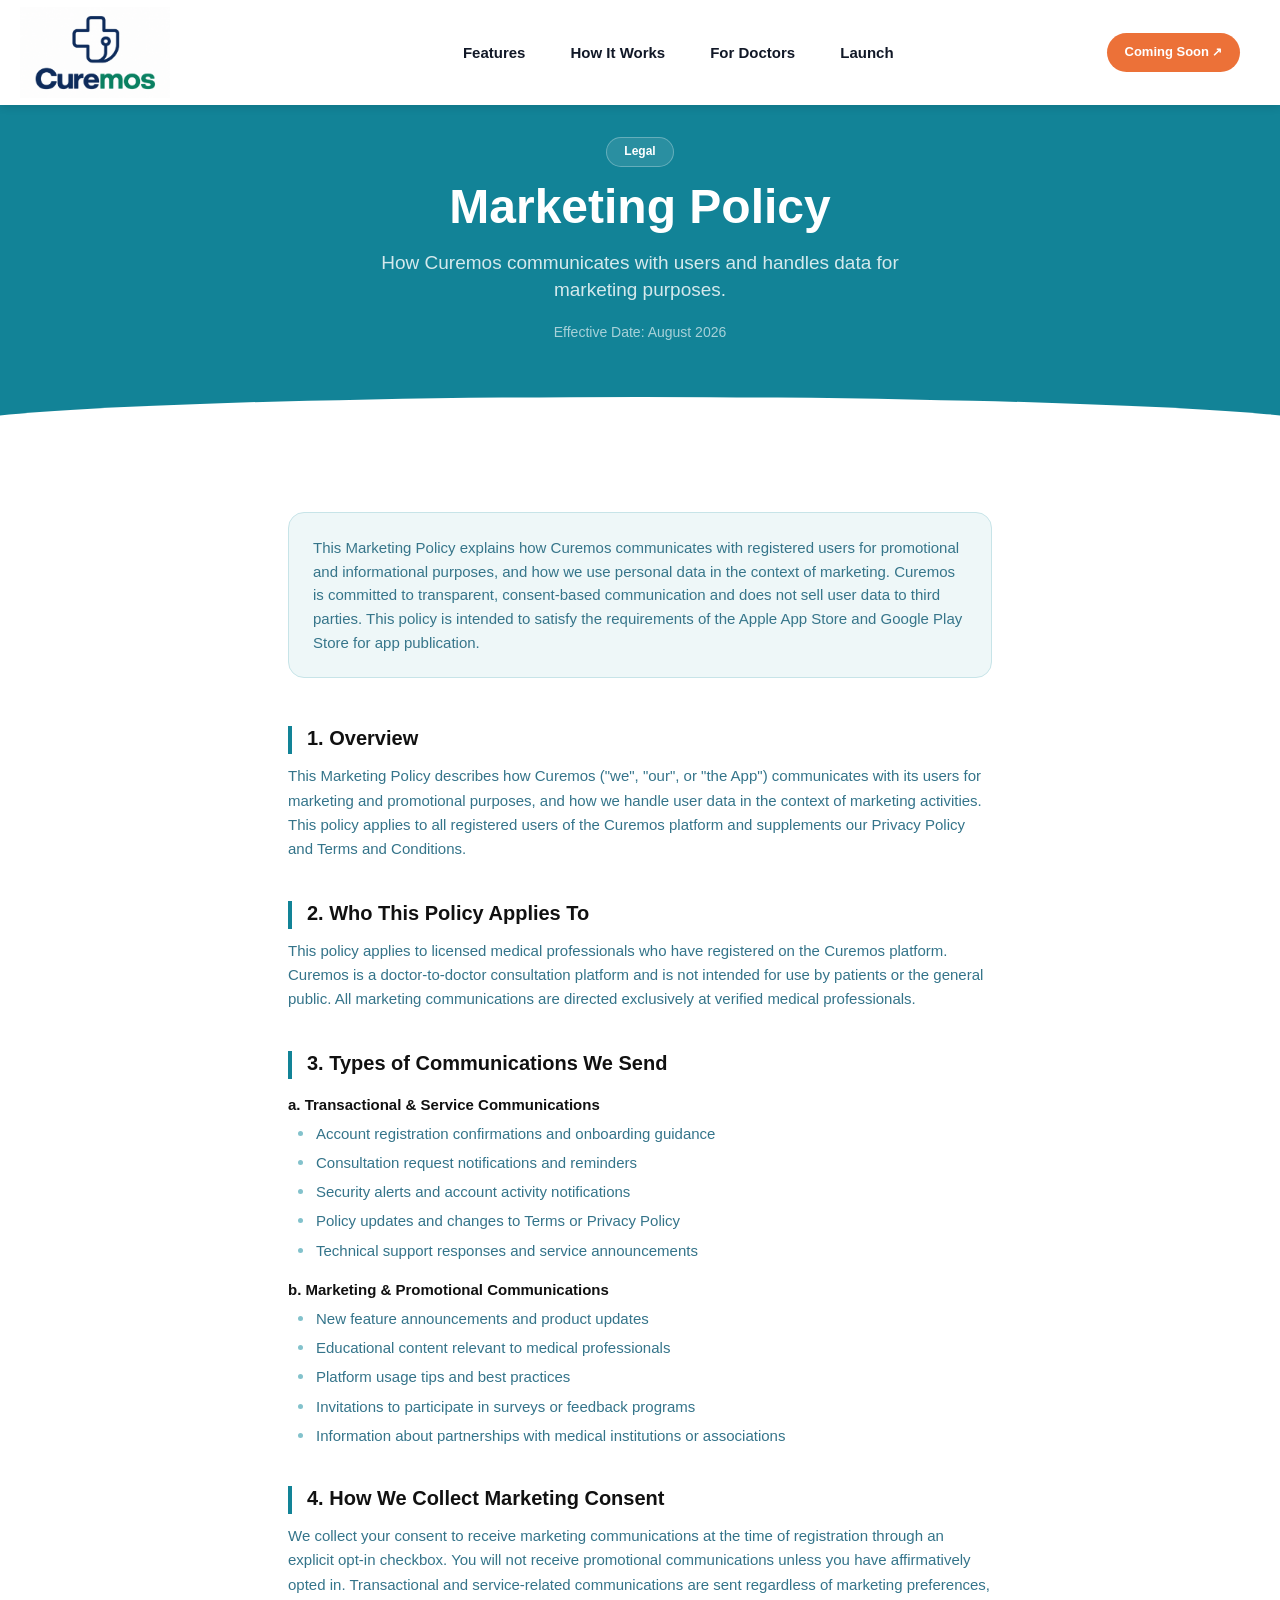
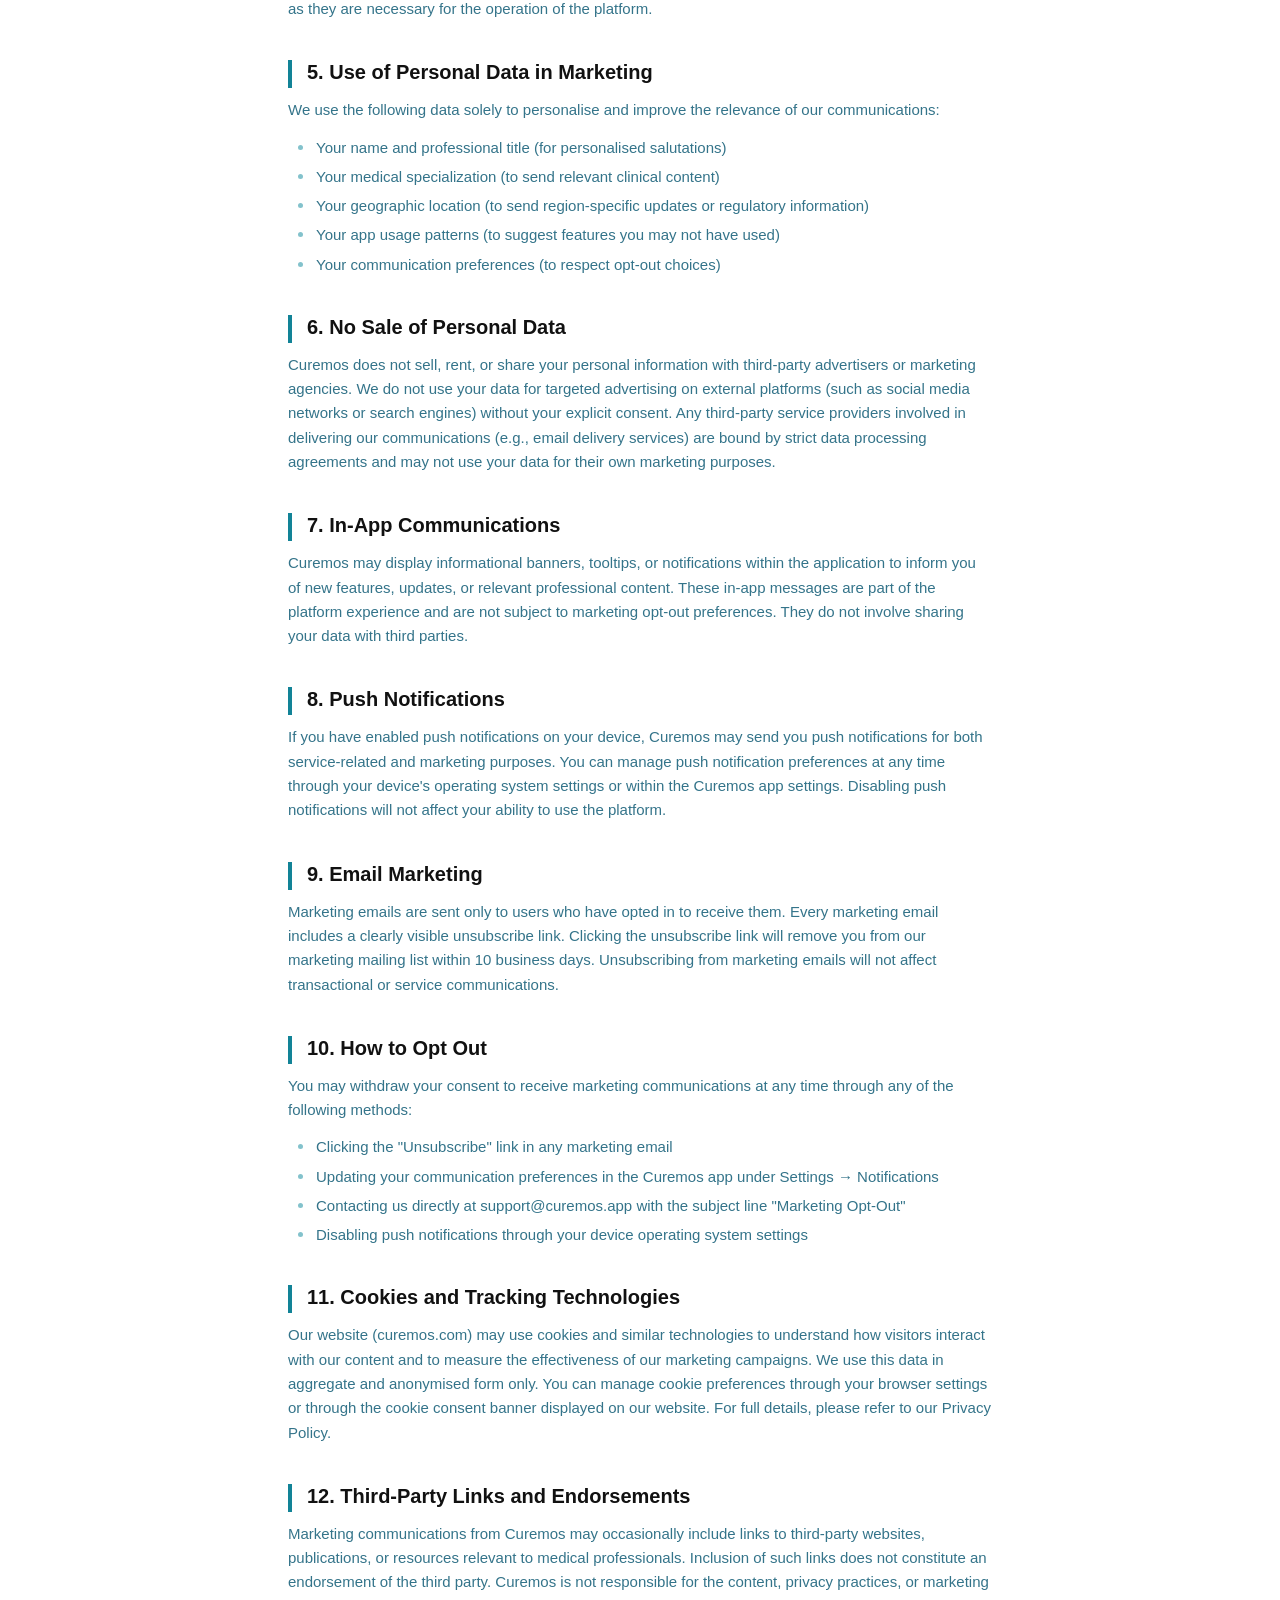
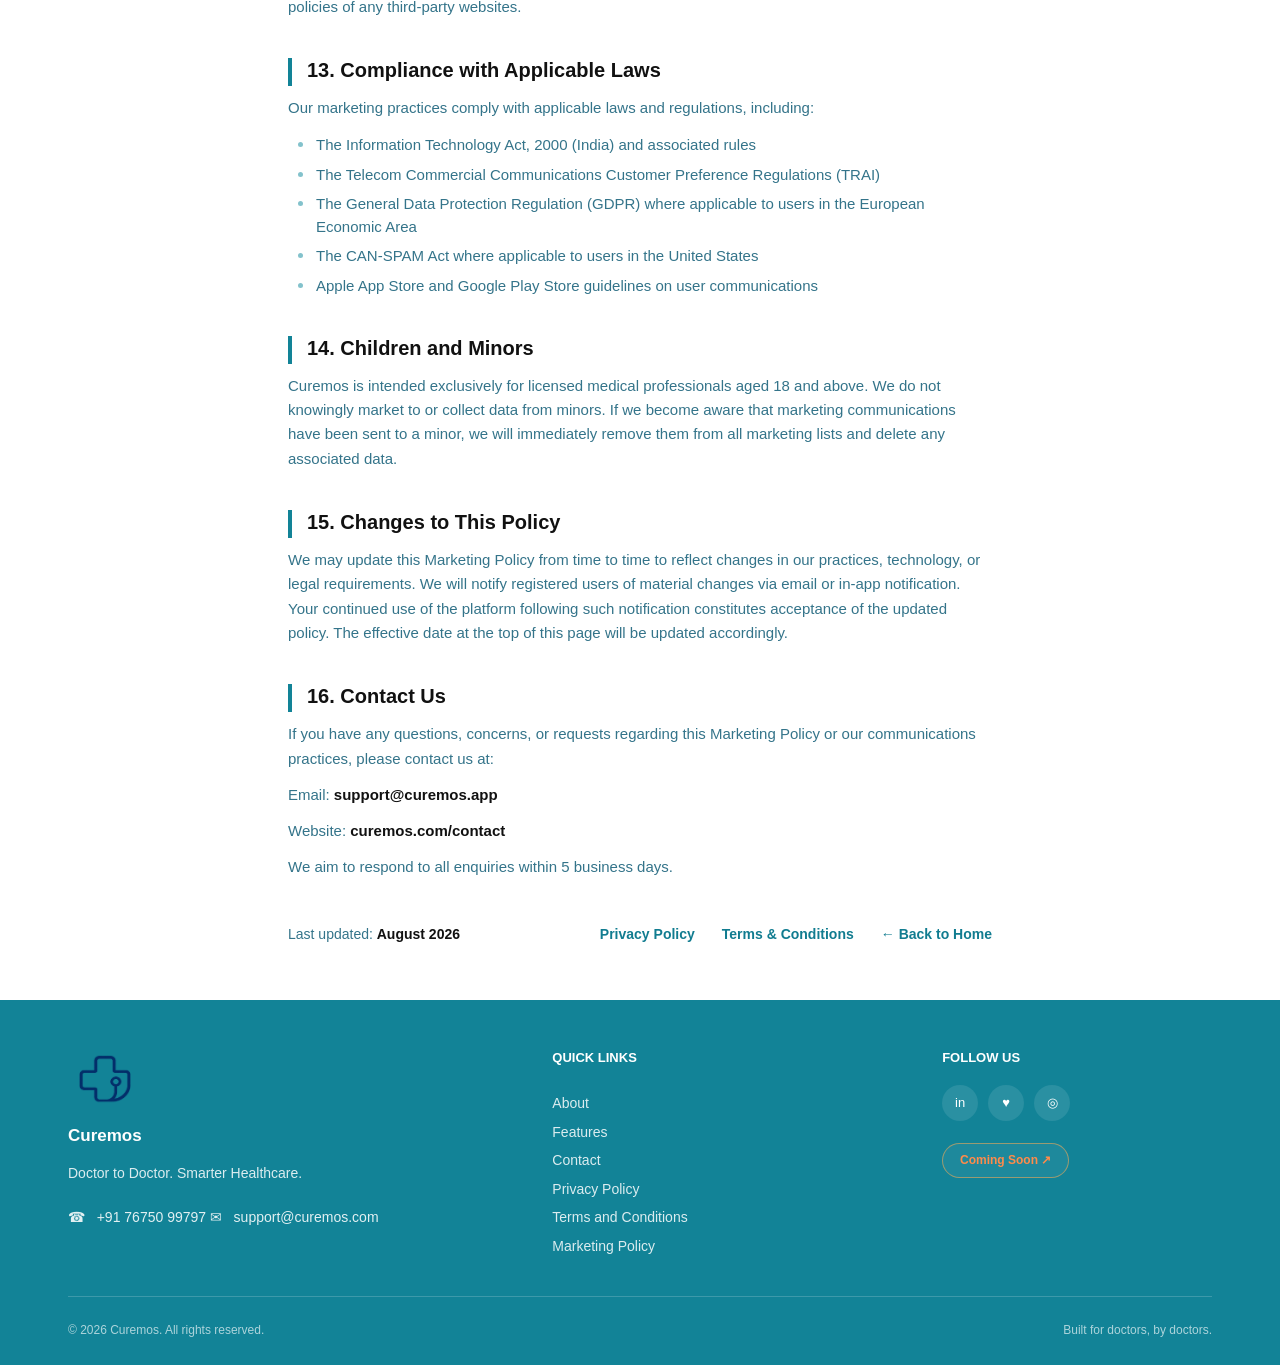
==== commit 97ebf7d7: "Fix sticky header across all pages" ====
--- a/marketing-policy.html
+++ b/marketing-policy.html
@@ -46,7 +46,7 @@
 
         .hero-content {
             padding-top: 32px;
-            position: relative;
+            position: sticky;
             z-index: 2;
         }
 
--- a/css/style.css
+++ b/css/style.css
@@ -107,15 +107,15 @@
 .notify-form input::placeholder{color:#8bc0c9}
 .notify-form button{height:41px;border:0;border-radius:9px;background:var(--orange);color:#fff;padding:0 17px;font-weight:800;font-family:inherit}
 .spam-note{display:block;color:#80b5be;font-size:9px;margin-top:10px}
-
 @media(max-width:900px){
   .nav-shell{padding:0 24px}
   .main-nav{margin-left:0;gap:16px}
   .container{padding-left:24px;padding-right:24px}
   .hero-copy{padding-left:25px}
 }
+
 @media(max-width:700px){
-  .site-header{height:auto;min-height:72px}
+  .site-header{height:auto;min-height:72px;}
   .nav-shell{padding:10px 18px;flex-wrap:wrap;gap:8px}
   .brand{width:90px;height:55px}.brand img{width:90px}
   .main-nav{order:3;width:100%;justify-content:center;padding-bottom:5px;font-size:10px}
@@ -145,9 +145,7 @@
   .notify-form input{width:min(283px,90vw)}
 }
 
-/* =========================================================
-   FINAL REFERENCE SECTIONS — based on the supplied 67% screenshots
-   ========================================================= */
+
 
 :root{
   --teal:#0B8192;
@@ -157,8 +155,20 @@
   --body:#3D7B8B;
 }
 
-/* The reference screenshots were captured at 67% browser zoom.
-   These desktop dimensions correspond to the site's ~1200px content grid. */
+.site-header{
+    position:sticky;
+    top:0;
+    z-index:1000;
+    background:#fff;
+    box-shadow:0 2px 8px rgba(0,0,0,0.12);
+}
+
+#shared-header{
+    position:sticky;
+    top:0;
+    z-index:1000;
+}
+
 @media(min-width:901px){
 
   .container{
@@ -181,7 +191,7 @@
   .brand{
     width:170px;
     height:130px;
-    transform:translateX(-70px);
+    transform:translateX(-20px);
     display:flex;
     align-items:center;
     overflow:hidden;
